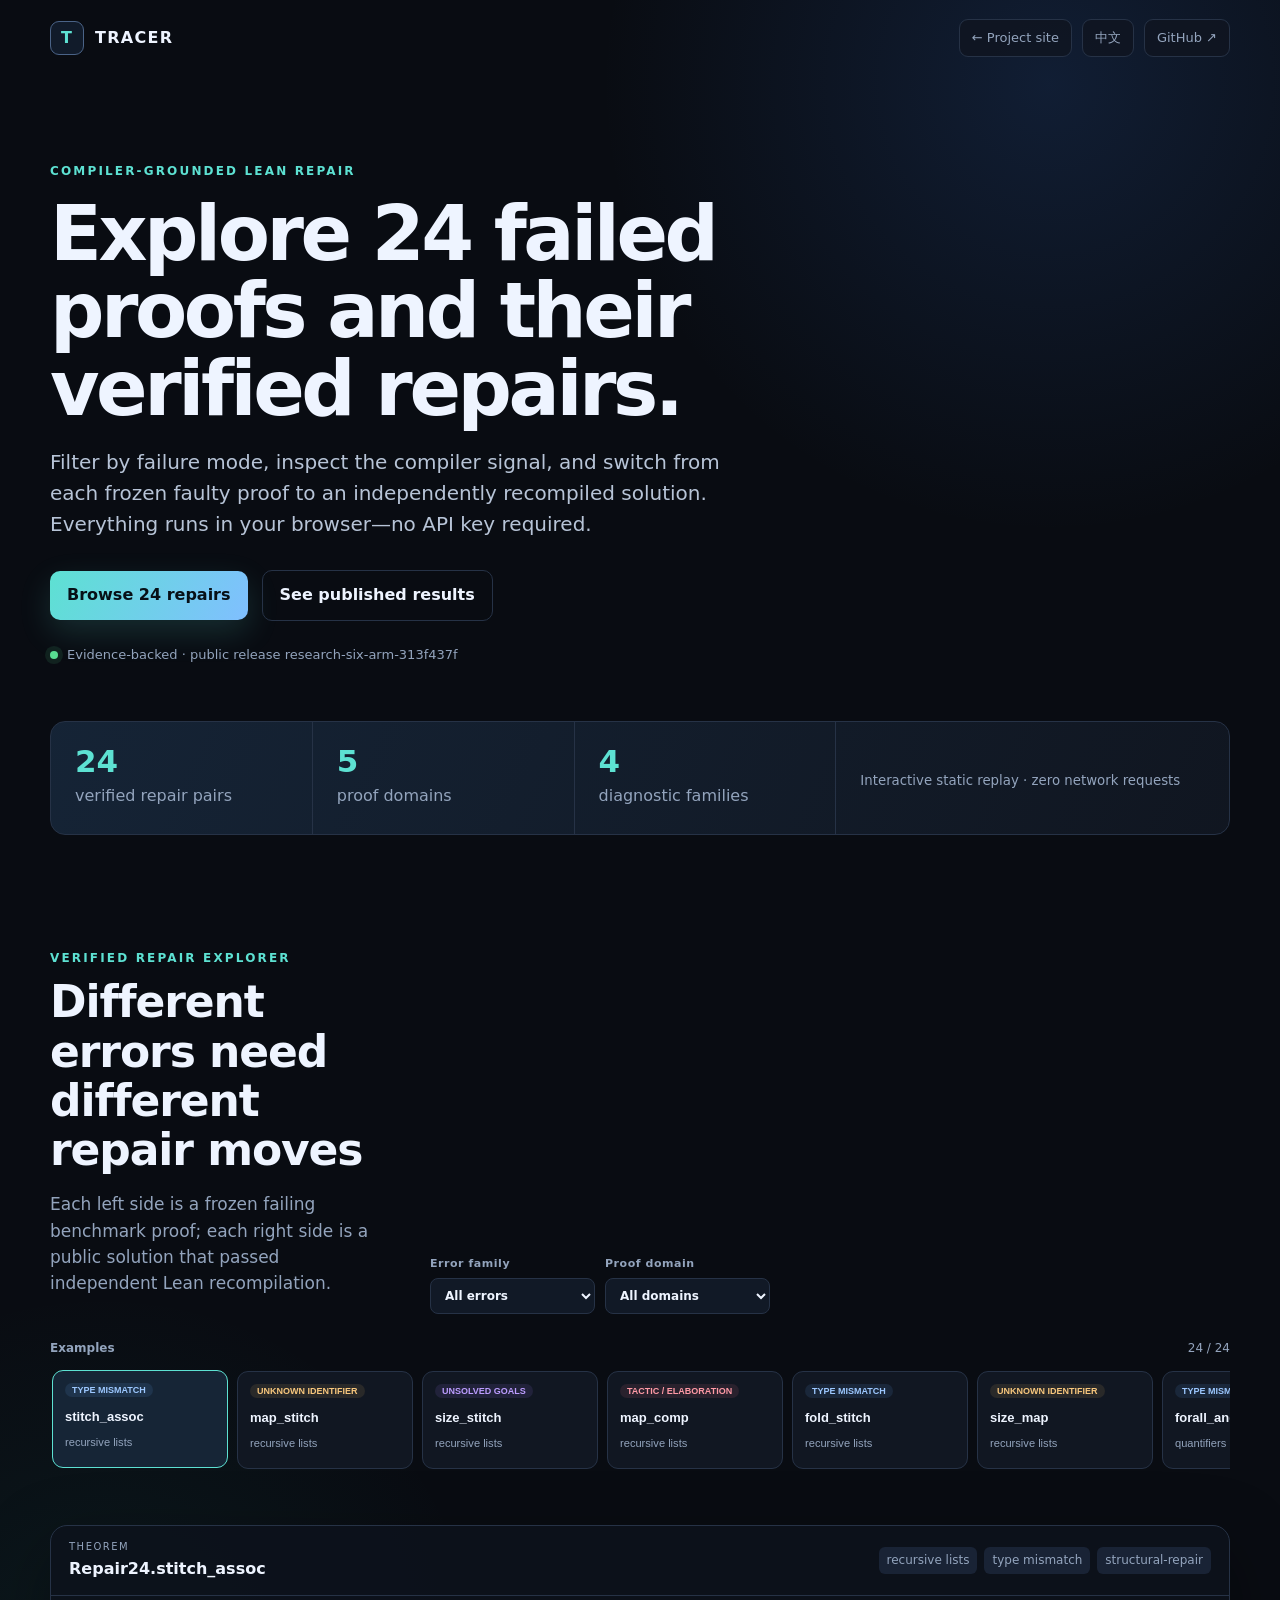
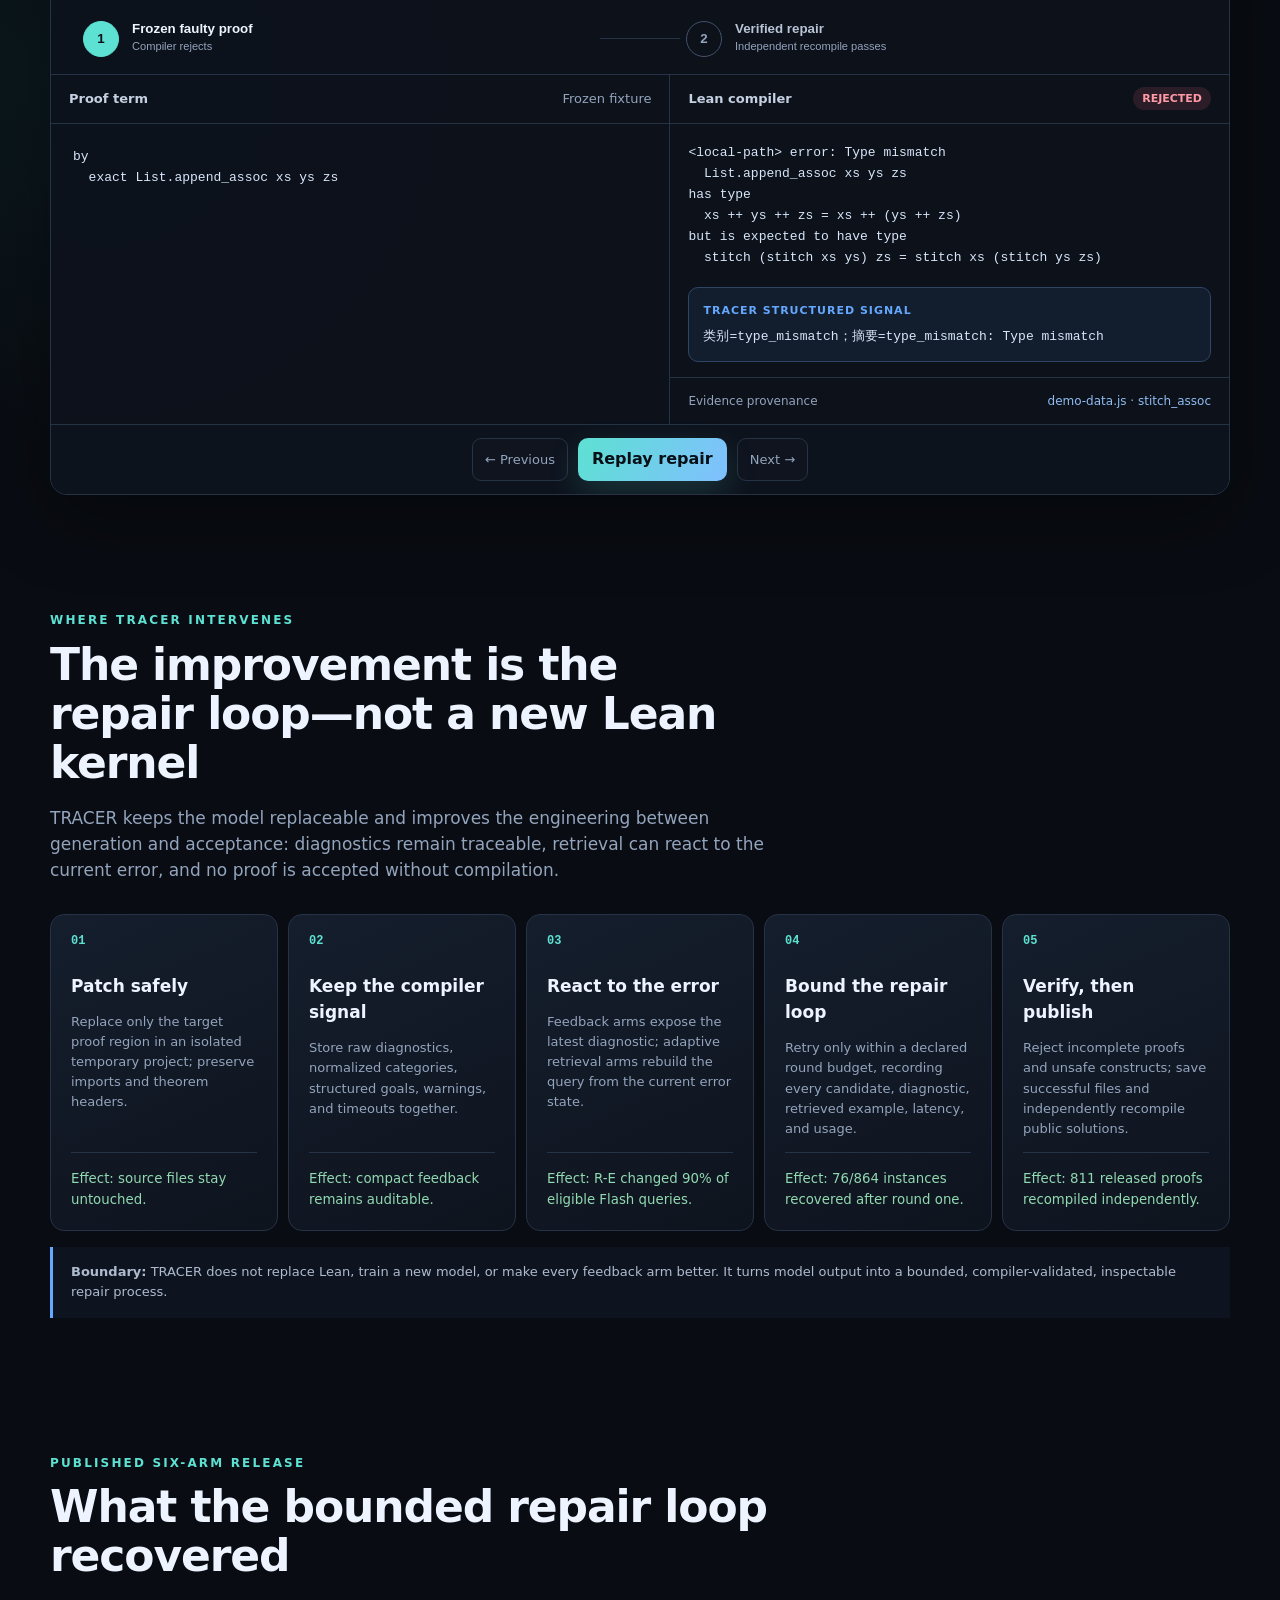
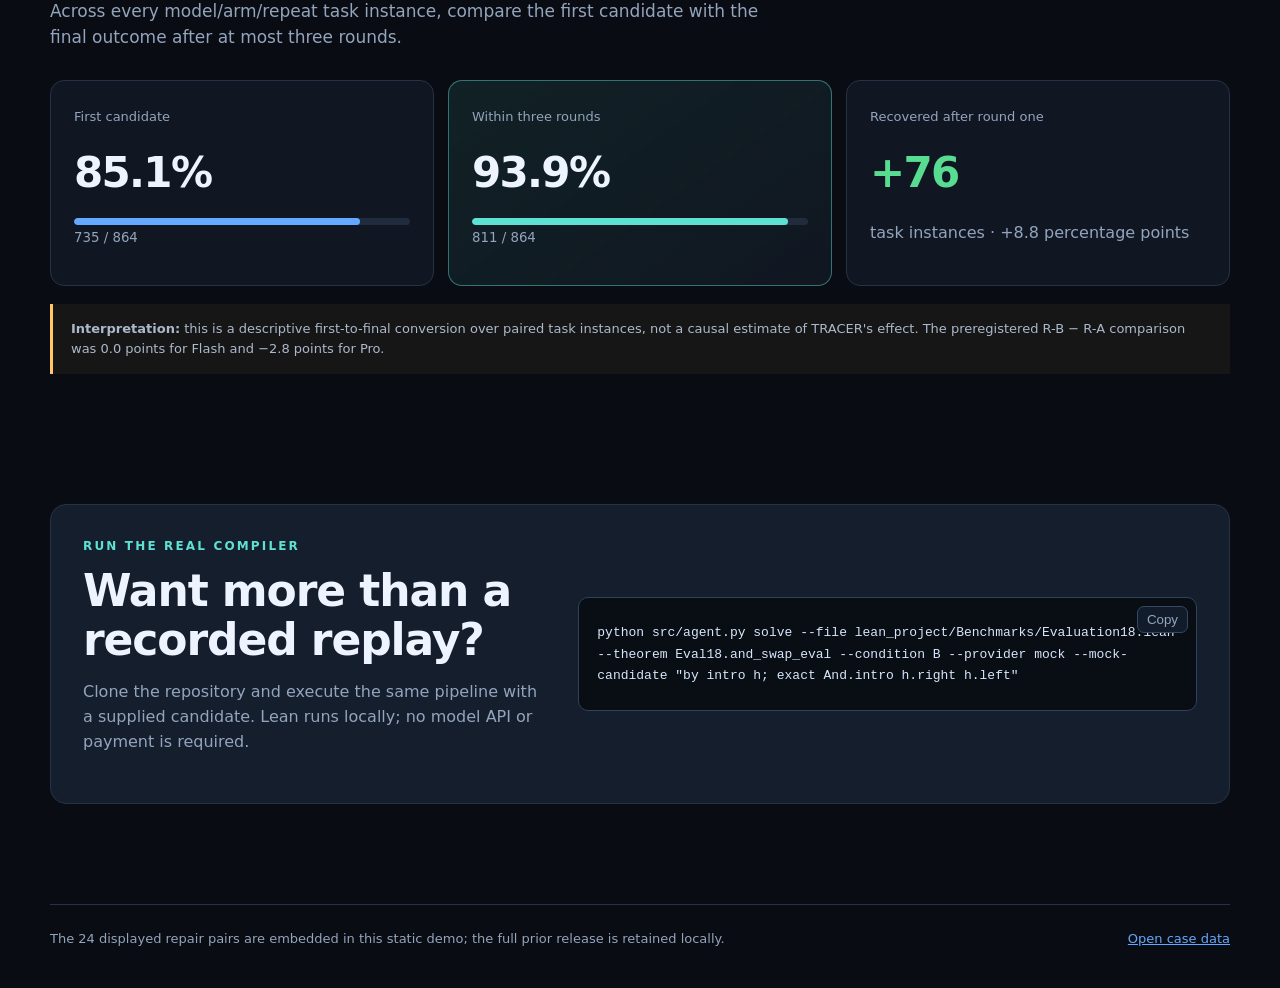
==== site/demo/index.html @ d4d6e09b "Publish TRACER research website from project repository" ====
<!doctype html>
<html lang="en">
<head>
  <meta charset="utf-8">
  <meta name="viewport" content="width=device-width, initial-scale=1">
  <meta name="description" content="Explore 24 verified Lean proof repairs and the compiler-grounded TRACER pipeline. No API key required.">
  <title>TRACER · Verified Lean repair explorer</title>
  <link rel="stylesheet" href="styles.css">
</head>
<body>
  <header class="site-header">
    <a class="brand" href="https://github.com/runqiwang777/TRACER" aria-label="TRACER repository">
      <span class="brand-mark">T</span><span>TRACER</span>
    </a>
    <div class="header-actions">
      <a class="ghost link-button" href="../">← Project site</a>
      <button id="language" class="ghost" type="button">中文</button>
      <a class="ghost link-button" href="https://github.com/runqiwang777/TRACER">GitHub ↗</a>
    </div>
  </header>

  <main>
    <section class="hero">
      <div class="eyebrow" data-i18n="eyebrow">COMPILER-GROUNDED PROOF REPAIR</div>
      <h1 data-i18n="title">Explore 24 failed proofs and their verified repairs.</h1>
      <p class="lede" data-i18n="lede">Filter by failure mode, inspect the compiler signal, and switch from each frozen faulty proof to an independently recompiled solution. Everything runs in your browser—no API key required.</p>
      <div class="hero-actions">
        <a class="primary" href="#examples" data-i18n="browse">Browse 24 repairs</a>
        <a class="secondary" href="#results" data-i18n="resultsLink">See published results</a>
      </div>
      <div class="evidence-chip"><span class="pulse"></span><span data-i18n="evidence">Evidence: public release research-six-arm-313f437f</span></div>
    </section>

    <section class="coverage-strip" aria-label="Demo coverage">
      <div><strong id="case-count">24</strong><span data-i18n="verifiedCases">verified repair pairs</span></div>
      <div><strong id="topic-count">5</strong><span data-i18n="topics">proof domains</span></div>
      <div><strong id="category-count">4</strong><span data-i18n="categories">diagnostic families</span></div>
      <small data-i18n="staticNote">Interactive static replay · zero network requests</small>
    </section>

    <section id="examples" class="examples-section">
      <div class="section-heading split-heading">
        <div>
          <div class="eyebrow" data-i18n="caseEyebrow">VERIFIED REPAIR EXPLORER</div>
          <h2 data-i18n="caseTitle">Different errors need different repair moves</h2>
          <p data-i18n="caseBody">Each left side is a frozen failing benchmark proof; each right side is a public solution that passed independent Lean recompilation.</p>
        </div>
        <div class="filter-group">
          <label><span data-i18n="filterError">Error family</span><select id="category-filter"><option value="all">All errors</option></select></label>
          <label><span data-i18n="filterTopic">Proof domain</span><select id="topic-filter"><option value="all">All domains</option></select></label>
        </div>
      </div>
      <div class="case-list-header"><strong data-i18n="examples">Examples</strong><span id="visible-count"></span></div>
      <div id="case-list" class="case-list" role="listbox" aria-label="Verified repair examples"></div>
    </section>

    <section class="workspace" aria-label="Interactive repair trace">
      <div class="workspace-bar">
        <div>
          <span class="muted">THEOREM</span>
          <strong id="problem-name"></strong>
        </div>
        <div class="trace-meta"><span id="topic-name"></span><span id="error-name"></span><span id="difficulty-name"></span></div>
      </div>

      <div class="stepper" role="tablist" aria-label="Repair rounds">
        <button class="step active" data-round="0" role="tab"><span>1</span><b data-i18n="firstCandidate">Frozen faulty proof</b><small data-i18n="compileFail">Compiler rejects</small></button>
        <div class="connector"></div>
        <button class="step" data-round="1" role="tab"><span>2</span><b data-i18n="feedbackRepair">Verified repair</b><small data-i18n="kernelPass">Independent recompile passes</small></button>
      </div>

      <div class="panels">
        <article class="panel code-panel">
          <div class="panel-title"><span data-i18n="candidate">Candidate proof</span><span id="round-label" class="round-label"></span></div>
          <pre><code id="candidate-code"></code></pre>
        </article>
        <article class="panel diagnostic-panel">
          <div class="panel-title"><span data-i18n="compiler">Lean compiler</span><span id="compile-status" class="status"></span></div>
          <pre><code id="diagnostic"></code></pre>
          <div class="feedback-box">
            <div class="mini-title" data-i18n="feedback">TRACER structured signal</div>
            <pre><code id="feedback"></code></pre>
          </div>
          <div class="retrieval"><span data-i18n="retrieved">Evidence provenance</span><a id="retrieval" href="#" target="_blank" rel="noreferrer"></a></div>
        </article>
      </div>
      <div class="workspace-actions">
        <button id="previous-case" class="ghost" type="button" data-i18n="previous">← Previous</button>
        <button id="replay" class="primary compact" type="button" data-i18n="replay">Replay repair</button>
        <button id="next-case" class="ghost" type="button" data-i18n="next">Next →</button>
      </div>
    </section>

    <section id="pipeline" class="pipeline-section">
      <div class="section-heading">
        <div class="eyebrow" data-i18n="pipelineEyebrow">WHERE TRACER INTERVENES</div>
        <h2 data-i18n="pipelineTitle">The improvement is the repair loop—not a new Lean kernel</h2>
        <p data-i18n="pipelineBody">TRACER keeps the model replaceable and improves the engineering between generation and acceptance: diagnostics remain traceable, retrieval can react to the current error, and no proof is accepted without compilation.</p>
      </div>
      <div class="pipeline-grid">
        <article><span>01</span><strong data-i18n="p1Title">Patch safely</strong><p data-i18n="p1Body">Replace only the target proof region in an isolated temporary project; preserve imports and theorem headers.</p><small data-i18n="p1Effect">Effect: source files stay untouched.</small></article>
        <article><span>02</span><strong data-i18n="p2Title">Keep the compiler signal</strong><p data-i18n="p2Body">Store raw diagnostics, normalized categories, structured goals, warnings, and timeouts together.</p><small data-i18n="p2Effect">Effect: compact feedback remains auditable.</small></article>
        <article><span>03</span><strong data-i18n="p3Title">React to the error</strong><p data-i18n="p3Body">Feedback arms expose the latest diagnostic; adaptive retrieval arms rebuild the query from the current error state.</p><small data-i18n="p3Effect">Effect: R-E changed 90% of eligible Flash queries.</small></article>
        <article><span>04</span><strong data-i18n="p4Title">Bound the repair loop</strong><p data-i18n="p4Body">Retry only within a declared round budget, recording every candidate, diagnostic, retrieved example, latency, and usage.</p><small data-i18n="p4Effect">Effect: 76/864 instances recovered after round one.</small></article>
        <article><span>05</span><strong data-i18n="p5Title">Verify, then publish</strong><p data-i18n="p5Body">Reject incomplete proofs and unsafe constructs; save successful files and independently recompile public solutions.</p><small data-i18n="p5Effect">Effect: 811 released proofs recompiled independently.</small></article>
      </div>
      <p class="pipeline-boundary" data-i18n="pipelineBoundary"><strong>Boundary:</strong> TRACER does not replace Lean, train a new model, or make every feedback arm better. It turns model output into a bounded, compiler-validated, inspectable repair process.</p>
    </section>

    <section id="results" class="results-section">
      <div class="section-heading">
        <div class="eyebrow" data-i18n="published">PUBLISHED SIX-ARM RELEASE</div>
        <h2 data-i18n="resultsTitle">What the bounded repair loop recovered</h2>
        <p data-i18n="resultsBody">Across every model/arm/repeat task instance, compare the first candidate with the final outcome after at most three rounds.</p>
      </div>
      <div class="result-grid">
        <article class="metric-card">
          <span data-i18n="firstRound">First candidate</span>
          <strong>85.1%</strong>
          <div class="bar"><i style="width:85.1%"></i></div>
          <small>735 / 864</small>
        </article>
        <article class="metric-card highlight">
          <span data-i18n="threeRounds">Within three rounds</span>
          <strong>93.9%</strong>
          <div class="bar"><i style="width:93.9%"></i></div>
          <small>811 / 864</small>
        </article>
        <article class="metric-card recovered">
          <span data-i18n="recovered">Recovered after round one</span>
          <strong>+76</strong>
          <p data-i18n="delta">task instances · +8.8 percentage points</p>
        </article>
      </div>
      <p class="caveat" data-i18n="caveat"><strong>Interpretation:</strong> this is a descriptive first-to-final conversion over paired task instances, not a causal estimate of TRACER's effect. The preregistered R-B − R-A comparison was 0.0 points for Flash and −2.8 points for Pro.</p>
    </section>

    <section class="local-section">
      <div>
        <div class="eyebrow" data-i18n="liveEyebrow">RUN THE REAL COMPILER</div>
        <h2 data-i18n="liveTitle">Want more than a recorded replay?</h2>
        <p data-i18n="liveBody">Clone the repository and execute the same pipeline with a supplied candidate. Lean runs locally; no model API or payment is required.</p>
      </div>
      <div class="command-wrap">
        <button id="copy-command" class="copy" type="button" data-i18n="copy">Copy</button>
        <pre><code id="local-command">python src/agent.py solve --file lean_project/Benchmarks/Evaluation18.lean --theorem Eval18.and_swap_eval --condition B --provider mock --mock-candidate "by intro h; exact And.intro h.right h.left"</code></pre>
      </div>
    </section>
  </main>

  <footer>
    <span data-i18n="footer">The 24 displayed repair pairs are embedded in this static demo; the full prior release is retained locally.</span>
    <a href="demo-data.js" data-i18n="openEvidence">Open evidence</a>
  </footer>

  <script src="demo-data.js"></script>
  <script src="app.js"></script>
</body>
</html>
---- site/demo/styles.css ----
:root {
  color-scheme: dark;
  --bg: #090c12;
  --surface: #111722;
  --surface-2: #151e2d;
  --line: #263246;
  --text: #eef4ff;
  --muted: #93a4bd;
  --blue: #64a8ff;
  --cyan: #5de1d2;
  --green: #58dc91;
  --red: #ff7585;
  --amber: #ffc766;
  --shadow: 0 24px 70px rgba(0, 0, 0, .35);
}

* { box-sizing: border-box; }
html { scroll-behavior: smooth; }
body {
  margin: 0;
  background:
    radial-gradient(circle at 82% 2%, rgba(52, 110, 205, .18), transparent 28rem),
    radial-gradient(circle at 8% 40%, rgba(39, 183, 165, .08), transparent 24rem),
    var(--bg);
  color: var(--text);
  font-family: Inter, ui-sans-serif, system-ui, -apple-system, BlinkMacSystemFont, "Segoe UI", sans-serif;
  line-height: 1.55;
}

a { color: inherit; }
button, a { -webkit-tap-highlight-color: transparent; }
.site-header {
  width: min(1180px, calc(100% - 36px));
  margin: 0 auto;
  height: 76px;
  display: flex;
  align-items: center;
  justify-content: space-between;
}
.brand { display: flex; align-items: center; gap: 11px; text-decoration: none; font-weight: 800; letter-spacing: .08em; }
.brand-mark { display: grid; place-items: center; width: 34px; height: 34px; border: 1px solid #4a6387; border-radius: 9px; color: var(--cyan); background: #111b2a; }
.header-actions { display: flex; gap: 10px; }
.ghost, .link-button { border: 1px solid var(--line); border-radius: 9px; color: var(--muted); background: rgba(15, 21, 32, .8); padding: 8px 12px; font: inherit; font-size: 13px; text-decoration: none; cursor: pointer; }
.ghost:hover { border-color: #4e668a; color: var(--text); }
main { width: min(1180px, calc(100% - 36px)); margin: 0 auto; }
.hero { max-width: 820px; padding: 86px 0 54px; }
.eyebrow { color: var(--cyan); letter-spacing: .18em; font-size: 12px; font-weight: 800; }
h1 { margin: 14px 0 18px; font-size: clamp(42px, 7vw, 76px); line-height: 1.02; letter-spacing: -.045em; }
h2 { margin: 10px 0 12px; font-size: clamp(28px, 4vw, 44px); letter-spacing: -.025em; line-height: 1.12; }
.lede { max-width: 700px; font-size: 20px; color: #b7c4d7; }
.hero-actions { display: flex; align-items: center; flex-wrap: wrap; gap: 14px; margin-top: 30px; }
.primary, .secondary { display: inline-block; border-radius: 10px; padding: 12px 17px; font: inherit; font-weight: 750; text-decoration: none; cursor: pointer; }
.primary { border: 0; color: #071017; background: linear-gradient(120deg, var(--cyan), #80bfff); box-shadow: 0 12px 32px rgba(93, 225, 210, .16); }
.primary.compact { padding: 9px 14px; }
.secondary { color: var(--text); border: 1px solid var(--line); background: transparent; }
.evidence-chip { display: inline-flex; gap: 9px; align-items: center; margin-top: 24px; color: var(--muted); font-size: 13px; }
.pulse { width: 8px; height: 8px; border-radius: 50%; background: var(--green); box-shadow: 0 0 0 5px rgba(88, 220, 145, .1); }

.coverage-strip { margin: 0 0 80px; display: grid; grid-template-columns: repeat(3, minmax(120px, 1fr)) 1.5fr; border: 1px solid var(--line); border-radius: 15px; background: linear-gradient(115deg, rgba(31, 55, 83, .55), rgba(17, 23, 34, .9)); }
.coverage-strip > * { min-height: 105px; padding: 20px 24px; display: flex; flex-direction: column; justify-content: center; border-right: 1px solid var(--line); }
.coverage-strip > *:last-child { border-right: 0; }
.coverage-strip strong { color: var(--cyan); font-size: 31px; line-height: 1; }
.coverage-strip span, .coverage-strip small { margin-top: 7px; color: var(--muted); }
.examples-section { padding: 34px 0 30px; }
.preview-examples .hero, .preview-examples .coverage-strip { display: none; }
.preview-examples .examples-section { padding-top: 74px; }
.split-heading { max-width: none; display: flex; justify-content: space-between; gap: 40px; align-items: end; }
.split-heading > div:first-child { max-width: 720px; }
.filter-group { min-width: 340px; display: grid; grid-template-columns: 1fr 1fr; gap: 10px; }
.filter-group label { display: grid; gap: 6px; color: var(--muted); font-size: 11px; font-weight: 700; letter-spacing: .05em; }
.filter-group select { min-width: 0; border: 1px solid var(--line); border-radius: 8px; padding: 9px 10px; color: var(--text); background: #111926; font: inherit; font-size: 12px; }
.case-list-header { margin-top: 25px; display: flex; justify-content: space-between; color: var(--muted); font-size: 12px; }
.case-list { margin: 10px 0 16px; padding: 4px 2px 10px; display: flex; gap: 9px; overflow-x: auto; scrollbar-color: #354763 transparent; }
.case-card { flex: 0 0 176px; min-height: 98px; padding: 12px; display: grid; gap: 5px; text-align: left; color: var(--text); border: 1px solid var(--line); border-radius: 11px; background: var(--surface); cursor: pointer; }
.case-card:hover, .case-card.active { border-color: var(--cyan); background: #162536; transform: translateY(-1px); }
.case-card strong { font-size: 13px; }
.case-card small { color: var(--muted); }
.case-category { width: max-content; border-radius: 999px; padding: 2px 7px; color: #9dc8ff; background: rgba(100, 168, 255, .11); font-size: 9px; font-weight: 800; text-transform: uppercase; }
.case-category.unknown_identifier { color: #f8c77d; background: rgba(255, 199, 102, .1); }
.case-category.unsolved_goals { color: #bc9dff; background: rgba(167, 126, 255, .11); }
.case-category.compile_error { color: #ff9aa6; background: rgba(255, 117, 133, .1); }

.workspace { overflow: hidden; border: 1px solid var(--line); border-radius: 17px; background: rgba(13, 18, 28, .92); box-shadow: var(--shadow); }
.workspace-bar { min-height: 66px; padding: 13px 18px; display: flex; align-items: center; justify-content: space-between; gap: 16px; border-bottom: 1px solid var(--line); }
.workspace-bar div:first-child { display: grid; gap: 2px; }
.muted { color: var(--muted); font-size: 10px; letter-spacing: .15em; }
.trace-meta { display: flex; flex-wrap: wrap; justify-content: flex-end; gap: 7px; color: var(--muted); font-size: 12px; }
.trace-meta span { padding: 4px 8px; border-radius: 6px; background: #192335; }
.stepper { padding: 24px 26px 16px; display: grid; grid-template-columns: minmax(150px, 1fr) 80px minmax(150px, 1fr); align-items: center; }
.step { appearance: none; border: 0; color: var(--muted); background: transparent; display: grid; grid-template-columns: 38px 1fr; grid-template-rows: auto auto; column-gap: 11px; text-align: left; cursor: pointer; }
.step span { grid-row: 1 / 3; display: grid; place-items: center; width: 36px; height: 36px; border: 1px solid #44536b; border-radius: 50%; font-weight: 800; }
.step b { color: #b9c5d6; }
.step small { color: var(--muted); }
.step.active span { color: #081018; border-color: var(--cyan); background: var(--cyan); }
.step.active b { color: var(--text); }
.connector { height: 1px; background: var(--line); }
.panels { display: grid; grid-template-columns: 1.05fr .95fr; border-top: 1px solid var(--line); }
.panel { min-width: 0; }
.panel + .panel { border-left: 1px solid var(--line); }
.panel-title { min-height: 49px; display: flex; align-items: center; justify-content: space-between; padding: 0 18px; border-bottom: 1px solid var(--line); color: #c5d1e2; font-size: 13px; font-weight: 700; }
.round-label { color: var(--muted); font-weight: 500; }
pre { margin: 0; white-space: pre-wrap; overflow-wrap: anywhere; }
.panel > pre { min-height: 278px; padding: 22px; }
code { color: #d7e6fa; font: 13px/1.62 "SFMono-Regular", Consolas, "Liberation Mono", monospace; }
.status { border-radius: 999px; padding: 3px 9px; font-size: 11px; }
.status.failed { color: #ff9aa6; background: rgba(255, 117, 133, .12); }
.status.passed { color: #7be3a6; background: rgba(88, 220, 145, .12); }
.diagnostic-panel > pre { min-height: 137px; padding: 18px; color: #ffd1d6; }
.feedback-box { margin: 0 18px 15px; padding: 14px; border: 1px solid #304566; border-radius: 10px; background: #121d2d; }
.feedback-box pre { margin-top: 7px; }
.mini-title { color: var(--blue); font-size: 11px; font-weight: 800; letter-spacing: .09em; text-transform: uppercase; }
.retrieval { display: flex; justify-content: space-between; gap: 18px; padding: 14px 18px; border-top: 1px solid var(--line); color: var(--muted); font-size: 12px; }
.retrieval strong, .retrieval a { color: #90bcf2; text-align: right; text-decoration: none; }
.retrieval a:hover { text-decoration: underline; }
.workspace.success { border-color: rgba(88, 220, 145, .55); }
.workspace-actions { padding: 13px 18px; display: flex; justify-content: center; gap: 10px; border-top: 1px solid var(--line); background: #0d131d; }
.workspace.flash { animation: flash .6s ease; }
@keyframes flash { 0%,100% { box-shadow: var(--shadow); } 45% { box-shadow: 0 0 0 2px rgba(88, 220, 145, .25), 0 24px 80px rgba(88, 220, 145, .13); } }

.pipeline-section { padding: 116px 0 20px; }
.pipeline-grid { margin-top: 30px; display: grid; grid-template-columns: repeat(5, 1fr); gap: 10px; }
.pipeline-grid article { min-height: 270px; padding: 20px; display: flex; flex-direction: column; border: 1px solid var(--line); border-radius: 14px; background: linear-gradient(155deg, #151e2d, #0e141e); }
.pipeline-grid article > span { color: var(--cyan); font: 800 12px/1 monospace; }
.pipeline-grid strong { margin-top: 26px; font-size: 17px; }
.pipeline-grid p { color: var(--muted); font-size: 13px; }
.pipeline-grid small { margin-top: auto; padding-top: 16px; color: #91d9b0; border-top: 1px solid var(--line); }
.pipeline-boundary { margin: 16px 0 0; padding: 15px 18px; color: #aebbcf; border-left: 3px solid var(--blue); background: rgba(100, 168, 255, .055); font-size: 13px; }
.results-section { padding: 116px 0 80px; }
.section-heading { max-width: 720px; }
.section-heading p { color: var(--muted); font-size: 17px; }
.result-grid { display: grid; grid-template-columns: repeat(3, 1fr); gap: 14px; margin-top: 30px; }
.metric-card { min-height: 195px; padding: 23px; border: 1px solid var(--line); border-radius: 14px; background: var(--surface); }
.metric-card > span { color: var(--muted); font-size: 13px; }
.metric-card strong { display: block; margin: 11px 0 13px; font-size: 42px; letter-spacing: -.04em; }
.bar { height: 7px; overflow: hidden; border-radius: 9px; background: #202c3e; }
.bar i { display: block; height: 100%; border-radius: inherit; background: var(--blue); }
.metric-card.highlight { border-color: rgba(93, 225, 210, .45); background: linear-gradient(145deg, rgba(28, 64, 66, .42), var(--surface)); }
.metric-card.highlight .bar i { background: var(--cyan); }
.metric-card small, .metric-card p { color: var(--muted); }
.metric-card.recovered strong { color: var(--green); }
.caveat { margin: 18px 0 0; padding: 15px 18px; border-left: 3px solid var(--amber); color: #abb9cc; background: rgba(255, 199, 102, .055); font-size: 13px; }
.local-section { margin: 50px 0 100px; padding: 32px; display: grid; grid-template-columns: .85fr 1.15fr; gap: 38px; align-items: center; border: 1px solid var(--line); border-radius: 16px; background: var(--surface-2); }
.local-section p { color: var(--muted); }
.command-wrap { position: relative; overflow: hidden; border: 1px solid #30415a; border-radius: 10px; background: #090d14; }
.command-wrap pre { padding: 24px 18px; }
.copy { position: absolute; top: 8px; right: 8px; border: 1px solid #364964; border-radius: 7px; padding: 5px 9px; color: var(--muted); background: #121b29; cursor: pointer; }
footer { width: min(1180px, calc(100% - 36px)); margin: 0 auto; padding: 24px 0 40px; display: flex; justify-content: space-between; gap: 24px; border-top: 1px solid var(--line); color: var(--muted); font-size: 13px; }
footer a { color: var(--blue); }

@media (max-width: 800px) {
  .hero { padding-top: 55px; }
  .coverage-strip { grid-template-columns: repeat(3, 1fr); }
  .coverage-strip small { grid-column: 1 / -1; min-height: 65px; border-top: 1px solid var(--line); }
  .coverage-strip > *:nth-child(3) { border-right: 0; }
  .split-heading { display: block; }
  .filter-group { min-width: 0; margin-top: 20px; }
  .pipeline-grid { grid-template-columns: 1fr 1fr; }
  .pipeline-grid article { min-height: 230px; }
  .panels, .result-grid, .local-section { grid-template-columns: 1fr; }
  .panel + .panel { border-left: 0; border-top: 1px solid var(--line); }
  .stepper { grid-template-columns: 1fr 28px 1fr; padding-inline: 15px; }
  .step { grid-template-columns: 30px 1fr; column-gap: 8px; }
  .step span { width: 29px; height: 29px; }
  .step small { display: none; }
  .trace-meta { display: none; }
  .local-section { gap: 10px; padding: 24px; }
  footer { flex-direction: column; }
}

@media (max-width: 520px) {
  .coverage-strip { grid-template-columns: 1fr; }
  .coverage-strip > *, .coverage-strip > *:nth-child(3) { min-height: 74px; border-right: 0; border-bottom: 1px solid var(--line); }
  .coverage-strip small { grid-column: auto; }
  .filter-group, .pipeline-grid { grid-template-columns: 1fr; }
  .pipeline-grid article { min-height: 210px; }
  .workspace-actions { justify-content: space-between; }
  .workspace-actions .primary { display: none; }
}

@media (prefers-reduced-motion: reduce) {
  html { scroll-behavior: auto; }
  *, *::before, *::after { animation-duration: .01ms !important; animation-iteration-count: 1 !important; }
}
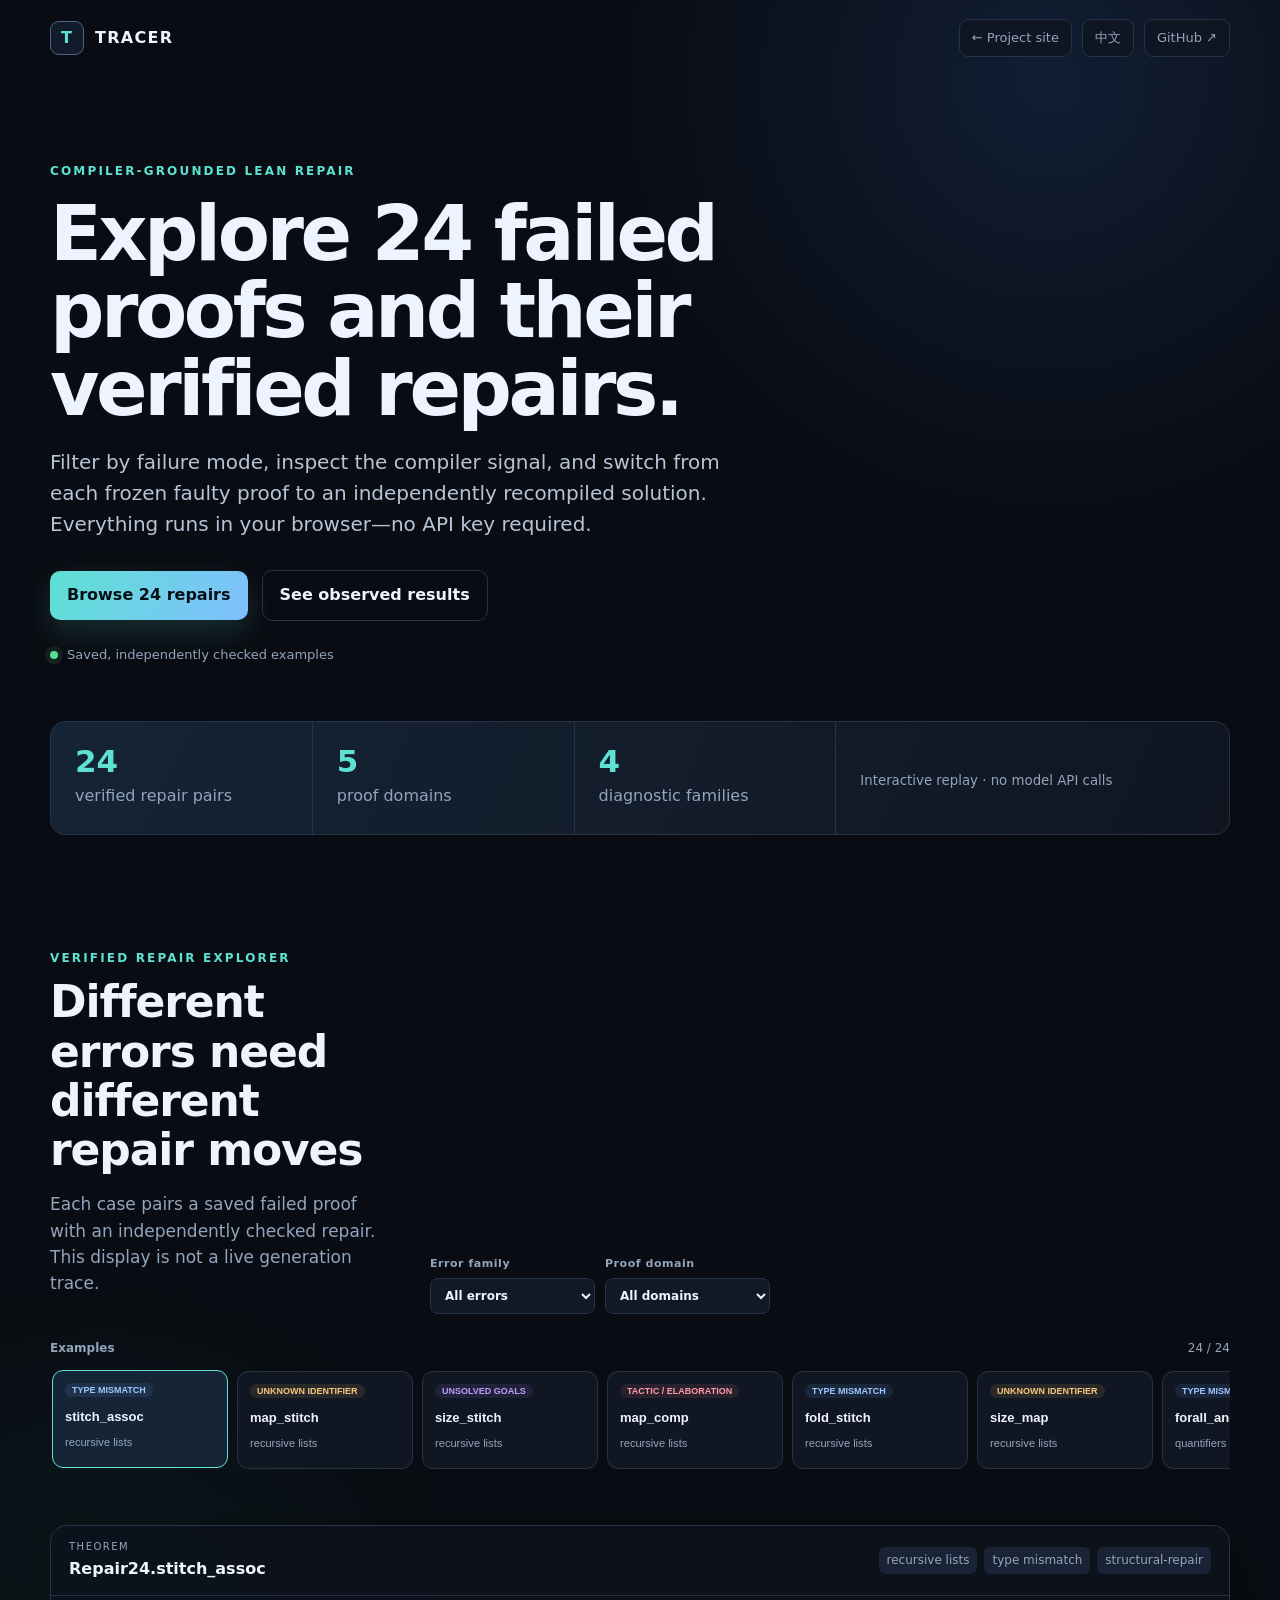
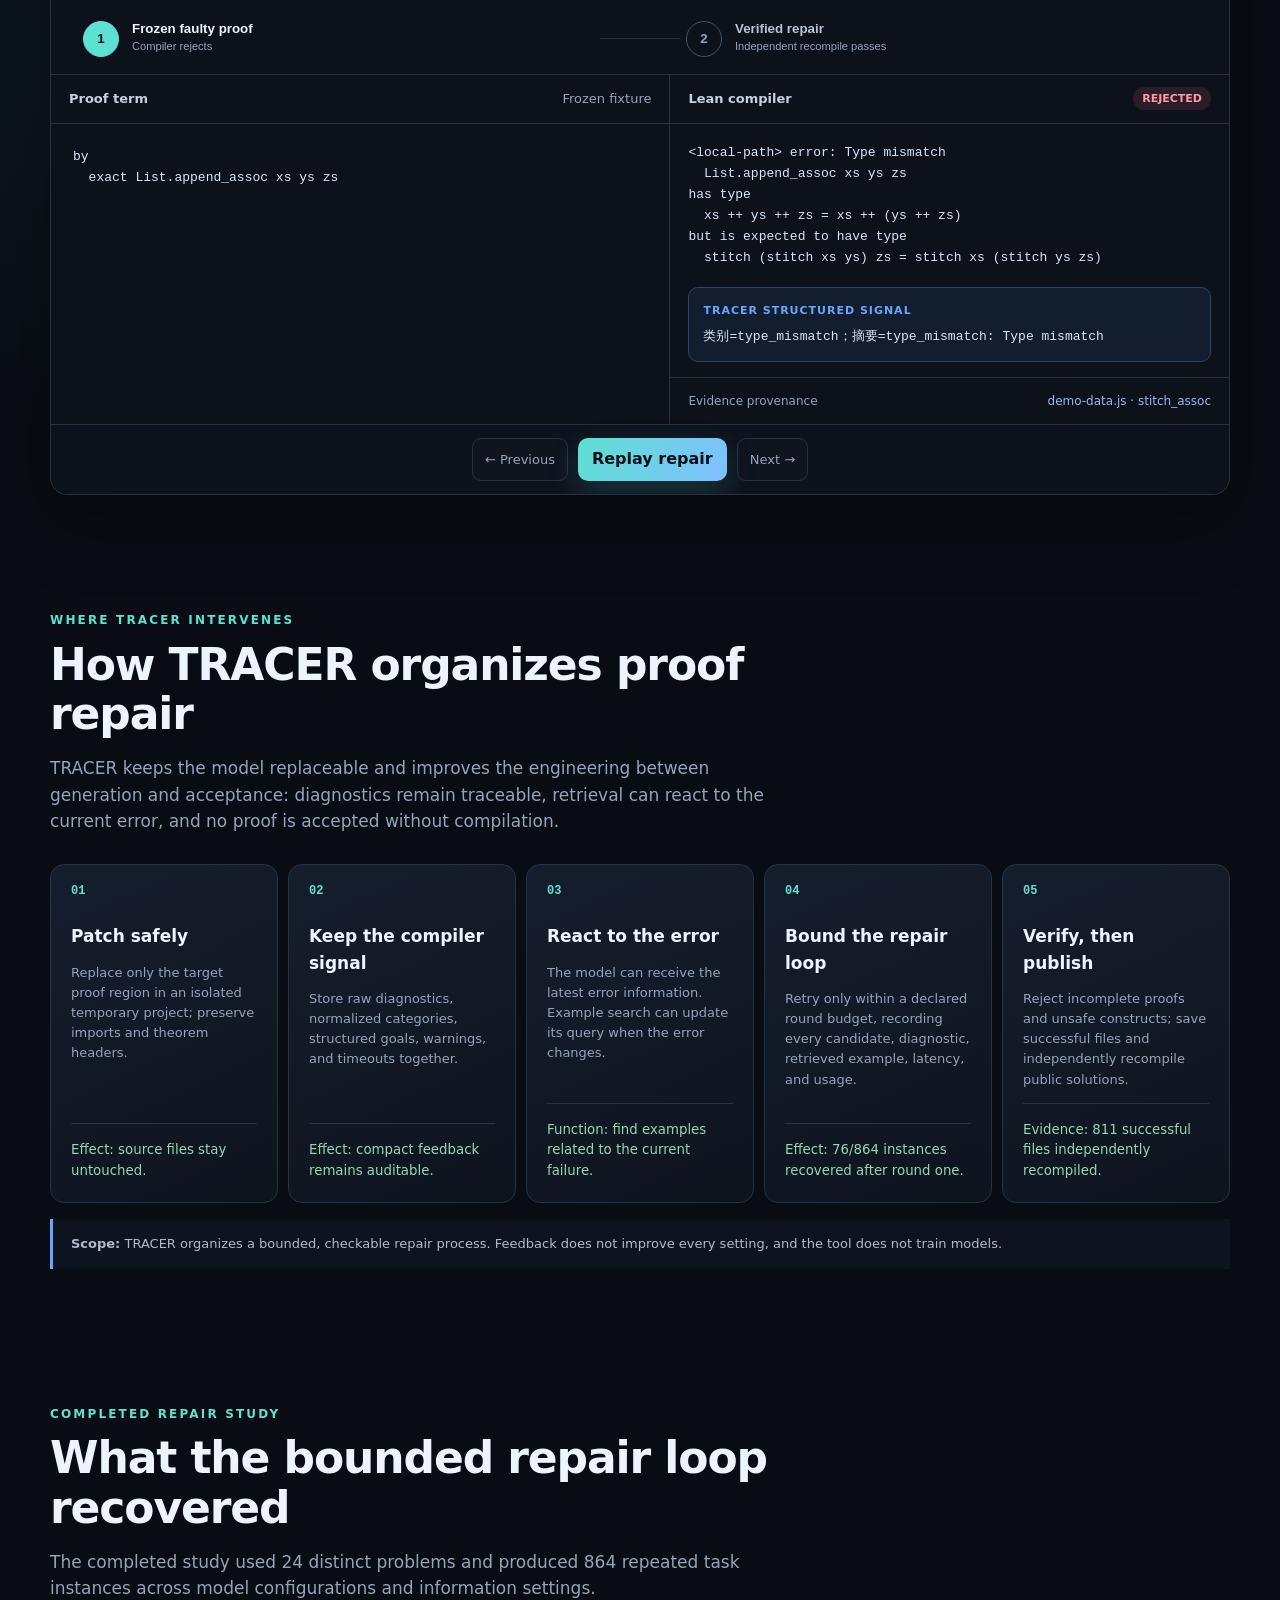
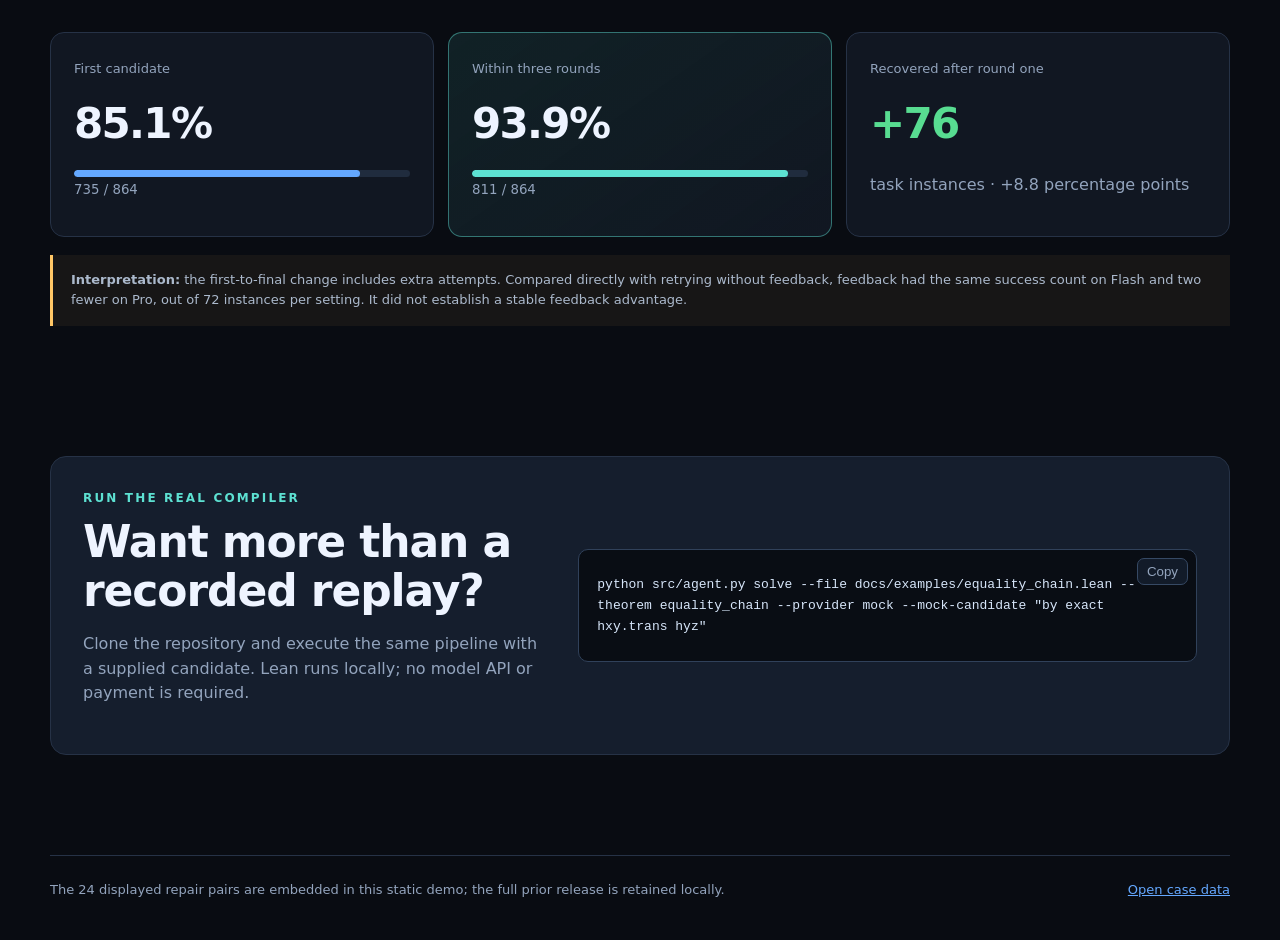
==== commit 33dadac9: "docs: 同步案例演示中的通俗解释与证据口径 移除案例演示中的实验组编号、旧发布包字样和未在当前入口提供的量化检索收益，保留功能说明、真实分母与重试对照。改用已实际验证的小例子命令，明确已保存的失败" ====
--- a/site/demo/index.html
+++ b/site/demo/index.html
@@ -3,8 +3,8 @@
 <head>
   <meta charset="utf-8">
   <meta name="viewport" content="width=device-width, initial-scale=1">
-  <meta name="description" content="Explore 24 verified Lean proof repairs and the compiler-grounded TRACER pipeline. No API key required.">
-  <title>TRACER · Verified Lean repair explorer</title>
+  <meta name="description" content="Explore 24 verified Lean proof repairs and the compiler-grounded TRACER pipeline. No API key required.">
+  <title>TRACER · Verified Lean repair explorer</title>
   <link rel="stylesheet" href="styles.css">
 </head>
 <body>
@@ -22,51 +22,51 @@
   <main>
     <section class="hero">
       <div class="eyebrow" data-i18n="eyebrow">COMPILER-GROUNDED PROOF REPAIR</div>
-      <h1 data-i18n="title">Explore 24 failed proofs and their verified repairs.</h1>
-      <p class="lede" data-i18n="lede">Filter by failure mode, inspect the compiler signal, and switch from each frozen faulty proof to an independently recompiled solution. Everything runs in your browser—no API key required.</p>
-      <div class="hero-actions">
-        <a class="primary" href="#examples" data-i18n="browse">Browse 24 repairs</a>
-        <a class="secondary" href="#results" data-i18n="resultsLink">See published results</a>
-      </div>
-      <div class="evidence-chip"><span class="pulse"></span><span data-i18n="evidence">Evidence: public release research-six-arm-313f437f</span></div>
-    </section>
-
-    <section class="coverage-strip" aria-label="Demo coverage">
-      <div><strong id="case-count">24</strong><span data-i18n="verifiedCases">verified repair pairs</span></div>
-      <div><strong id="topic-count">5</strong><span data-i18n="topics">proof domains</span></div>
-      <div><strong id="category-count">4</strong><span data-i18n="categories">diagnostic families</span></div>
-      <small data-i18n="staticNote">Interactive static replay · zero network requests</small>
-    </section>
-
-    <section id="examples" class="examples-section">
-      <div class="section-heading split-heading">
-        <div>
-          <div class="eyebrow" data-i18n="caseEyebrow">VERIFIED REPAIR EXPLORER</div>
-          <h2 data-i18n="caseTitle">Different errors need different repair moves</h2>
-          <p data-i18n="caseBody">Each left side is a frozen failing benchmark proof; each right side is a public solution that passed independent Lean recompilation.</p>
-        </div>
-        <div class="filter-group">
-          <label><span data-i18n="filterError">Error family</span><select id="category-filter"><option value="all">All errors</option></select></label>
-          <label><span data-i18n="filterTopic">Proof domain</span><select id="topic-filter"><option value="all">All domains</option></select></label>
-        </div>
-      </div>
-      <div class="case-list-header"><strong data-i18n="examples">Examples</strong><span id="visible-count"></span></div>
-      <div id="case-list" class="case-list" role="listbox" aria-label="Verified repair examples"></div>
-    </section>
-
-    <section class="workspace" aria-label="Interactive repair trace">
+      <h1 data-i18n="title">Explore 24 failed proofs and their verified repairs.</h1>
+      <p class="lede" data-i18n="lede">Filter by failure mode, inspect the compiler signal, and switch from each frozen faulty proof to an independently recompiled solution. Everything runs in your browser—no API key required.</p>
+      <div class="hero-actions">
+        <a class="primary" href="#examples" data-i18n="browse">Browse 24 repairs</a>
+        <a class="secondary" href="#results" data-i18n="resultsLink">See observed results</a>
+      </div>
+      <div class="evidence-chip"><span class="pulse"></span><span data-i18n="evidence">Saved, independently checked examples</span></div>
+    </section>
+
+    <section class="coverage-strip" aria-label="Demo coverage">
+      <div><strong id="case-count">24</strong><span data-i18n="verifiedCases">verified repair pairs</span></div>
+      <div><strong id="topic-count">5</strong><span data-i18n="topics">proof domains</span></div>
+      <div><strong id="category-count">4</strong><span data-i18n="categories">diagnostic families</span></div>
+      <small data-i18n="staticNote">Interactive replay · no model API calls</small>
+    </section>
+
+    <section id="examples" class="examples-section">
+      <div class="section-heading split-heading">
+        <div>
+          <div class="eyebrow" data-i18n="caseEyebrow">VERIFIED REPAIR EXPLORER</div>
+          <h2 data-i18n="caseTitle">Different errors need different repair moves</h2>
+          <p data-i18n="caseBody">Each case pairs a saved failed proof with an independently checked repair. This display is not a live generation trace.</p>
+        </div>
+        <div class="filter-group">
+          <label><span data-i18n="filterError">Error family</span><select id="category-filter"><option value="all">All errors</option></select></label>
+          <label><span data-i18n="filterTopic">Proof domain</span><select id="topic-filter"><option value="all">All domains</option></select></label>
+        </div>
+      </div>
+      <div class="case-list-header"><strong data-i18n="examples">Examples</strong><span id="visible-count"></span></div>
+      <div id="case-list" class="case-list" role="listbox" aria-label="Verified repair examples"></div>
+    </section>
+
+    <section class="workspace" aria-label="Interactive repair trace">
       <div class="workspace-bar">
         <div>
           <span class="muted">THEOREM</span>
           <strong id="problem-name"></strong>
         </div>
-        <div class="trace-meta"><span id="topic-name"></span><span id="error-name"></span><span id="difficulty-name"></span></div>
+        <div class="trace-meta"><span id="topic-name"></span><span id="error-name"></span><span id="difficulty-name"></span></div>
       </div>
 
       <div class="stepper" role="tablist" aria-label="Repair rounds">
-        <button class="step active" data-round="0" role="tab"><span>1</span><b data-i18n="firstCandidate">Frozen faulty proof</b><small data-i18n="compileFail">Compiler rejects</small></button>
+        <button class="step active" data-round="0" role="tab"><span>1</span><b data-i18n="firstCandidate">Frozen faulty proof</b><small data-i18n="compileFail">Compiler rejects</small></button>
         <div class="connector"></div>
-        <button class="step" data-round="1" role="tab"><span>2</span><b data-i18n="feedbackRepair">Verified repair</b><small data-i18n="kernelPass">Independent recompile passes</small></button>
+        <button class="step" data-round="1" role="tab"><span>2</span><b data-i18n="feedbackRepair">Verified repair</b><small data-i18n="kernelPass">Independent recompile passes</small></button>
       </div>
 
       <div class="panels">
@@ -78,40 +78,40 @@
           <div class="panel-title"><span data-i18n="compiler">Lean compiler</span><span id="compile-status" class="status"></span></div>
           <pre><code id="diagnostic"></code></pre>
           <div class="feedback-box">
-            <div class="mini-title" data-i18n="feedback">TRACER structured signal</div>
+            <div class="mini-title" data-i18n="feedback">TRACER structured signal</div>
             <pre><code id="feedback"></code></pre>
           </div>
-          <div class="retrieval"><span data-i18n="retrieved">Evidence provenance</span><a id="retrieval" href="#" target="_blank" rel="noreferrer"></a></div>
-        </article>
-      </div>
-      <div class="workspace-actions">
-        <button id="previous-case" class="ghost" type="button" data-i18n="previous">← Previous</button>
-        <button id="replay" class="primary compact" type="button" data-i18n="replay">Replay repair</button>
-        <button id="next-case" class="ghost" type="button" data-i18n="next">Next →</button>
-      </div>
-    </section>
-
-    <section id="pipeline" class="pipeline-section">
-      <div class="section-heading">
-        <div class="eyebrow" data-i18n="pipelineEyebrow">WHERE TRACER INTERVENES</div>
-        <h2 data-i18n="pipelineTitle">The improvement is the repair loop—not a new Lean kernel</h2>
-        <p data-i18n="pipelineBody">TRACER keeps the model replaceable and improves the engineering between generation and acceptance: diagnostics remain traceable, retrieval can react to the current error, and no proof is accepted without compilation.</p>
-      </div>
-      <div class="pipeline-grid">
-        <article><span>01</span><strong data-i18n="p1Title">Patch safely</strong><p data-i18n="p1Body">Replace only the target proof region in an isolated temporary project; preserve imports and theorem headers.</p><small data-i18n="p1Effect">Effect: source files stay untouched.</small></article>
-        <article><span>02</span><strong data-i18n="p2Title">Keep the compiler signal</strong><p data-i18n="p2Body">Store raw diagnostics, normalized categories, structured goals, warnings, and timeouts together.</p><small data-i18n="p2Effect">Effect: compact feedback remains auditable.</small></article>
-        <article><span>03</span><strong data-i18n="p3Title">React to the error</strong><p data-i18n="p3Body">Feedback arms expose the latest diagnostic; adaptive retrieval arms rebuild the query from the current error state.</p><small data-i18n="p3Effect">Effect: R-E changed 90% of eligible Flash queries.</small></article>
-        <article><span>04</span><strong data-i18n="p4Title">Bound the repair loop</strong><p data-i18n="p4Body">Retry only within a declared round budget, recording every candidate, diagnostic, retrieved example, latency, and usage.</p><small data-i18n="p4Effect">Effect: 76/864 instances recovered after round one.</small></article>
-        <article><span>05</span><strong data-i18n="p5Title">Verify, then publish</strong><p data-i18n="p5Body">Reject incomplete proofs and unsafe constructs; save successful files and independently recompile public solutions.</p><small data-i18n="p5Effect">Effect: 811 released proofs recompiled independently.</small></article>
-      </div>
-      <p class="pipeline-boundary" data-i18n="pipelineBoundary"><strong>Boundary:</strong> TRACER does not replace Lean, train a new model, or make every feedback arm better. It turns model output into a bounded, compiler-validated, inspectable repair process.</p>
-    </section>
+          <div class="retrieval"><span data-i18n="retrieved">Evidence provenance</span><a id="retrieval" href="#" target="_blank" rel="noreferrer"></a></div>
+        </article>
+      </div>
+      <div class="workspace-actions">
+        <button id="previous-case" class="ghost" type="button" data-i18n="previous">← Previous</button>
+        <button id="replay" class="primary compact" type="button" data-i18n="replay">Replay repair</button>
+        <button id="next-case" class="ghost" type="button" data-i18n="next">Next →</button>
+      </div>
+    </section>
+
+    <section id="pipeline" class="pipeline-section">
+      <div class="section-heading">
+        <div class="eyebrow" data-i18n="pipelineEyebrow">WHERE TRACER INTERVENES</div>
+        <h2 data-i18n="pipelineTitle">How TRACER organizes proof repair</h2>
+        <p data-i18n="pipelineBody">TRACER keeps the model replaceable and improves the engineering between generation and acceptance: diagnostics remain traceable, retrieval can react to the current error, and no proof is accepted without compilation.</p>
+      </div>
+      <div class="pipeline-grid">
+        <article><span>01</span><strong data-i18n="p1Title">Patch safely</strong><p data-i18n="p1Body">Replace only the target proof region in an isolated temporary project; preserve imports and theorem headers.</p><small data-i18n="p1Effect">Effect: source files stay untouched.</small></article>
+        <article><span>02</span><strong data-i18n="p2Title">Keep the compiler signal</strong><p data-i18n="p2Body">Store raw diagnostics, normalized categories, structured goals, warnings, and timeouts together.</p><small data-i18n="p2Effect">Effect: compact feedback remains auditable.</small></article>
+        <article><span>03</span><strong data-i18n="p3Title">React to the error</strong><p data-i18n="p3Body">The model can receive the latest error information. Example search can update its query when the error changes.</p><small data-i18n="p3Effect">Function: find examples related to the current failure.</small></article>
+        <article><span>04</span><strong data-i18n="p4Title">Bound the repair loop</strong><p data-i18n="p4Body">Retry only within a declared round budget, recording every candidate, diagnostic, retrieved example, latency, and usage.</p><small data-i18n="p4Effect">Effect: 76/864 instances recovered after round one.</small></article>
+        <article><span>05</span><strong data-i18n="p5Title">Verify, then publish</strong><p data-i18n="p5Body">Reject incomplete proofs and unsafe constructs; save successful files and independently recompile public solutions.</p><small data-i18n="p5Effect">Evidence: 811 successful files independently recompiled.</small></article>
+      </div>
+      <p class="pipeline-boundary" data-i18n="pipelineBoundary"><strong>Scope:</strong> TRACER organizes a bounded, checkable repair process. Feedback does not improve every setting, and the tool does not train models.</p>
+    </section>
 
     <section id="results" class="results-section">
       <div class="section-heading">
-        <div class="eyebrow" data-i18n="published">PUBLISHED SIX-ARM RELEASE</div>
+        <div class="eyebrow" data-i18n="published">COMPLETED REPAIR STUDY</div>
         <h2 data-i18n="resultsTitle">What the bounded repair loop recovered</h2>
-        <p data-i18n="resultsBody">Across every model/arm/repeat task instance, compare the first candidate with the final outcome after at most three rounds.</p>
+        <p data-i18n="resultsBody">The completed study used 24 distinct problems and produced 864 repeated task instances across model configurations and information settings.</p>
       </div>
       <div class="result-grid">
         <article class="metric-card">
@@ -132,7 +132,7 @@
           <p data-i18n="delta">task instances · +8.8 percentage points</p>
         </article>
       </div>
-      <p class="caveat" data-i18n="caveat"><strong>Interpretation:</strong> this is a descriptive first-to-final conversion over paired task instances, not a causal estimate of TRACER's effect. The preregistered R-B − R-A comparison was 0.0 points for Flash and −2.8 points for Pro.</p>
+      <p class="caveat" data-i18n="caveat"><strong>Interpretation:</strong> the first-to-final change includes extra attempts. Compared directly with retrying without feedback, feedback had the same success count on Flash and two fewer on Pro, out of 72 instances per setting. It did not establish a stable feedback advantage.</p>
     </section>
 
     <section class="local-section">
@@ -143,7 +143,7 @@
       </div>
       <div class="command-wrap">
         <button id="copy-command" class="copy" type="button" data-i18n="copy">Copy</button>
-        <pre><code id="local-command">python src/agent.py solve --file lean_project/Benchmarks/Evaluation18.lean --theorem Eval18.and_swap_eval --condition B --provider mock --mock-candidate "by intro h; exact And.intro h.right h.left"</code></pre>
+        <pre><code id="local-command">python src/agent.py solve --file docs/examples/equality_chain.lean --theorem equality_chain --provider mock --mock-candidate "by exact hxy.trans hyz"</code></pre>
       </div>
     </section>
   </main>
